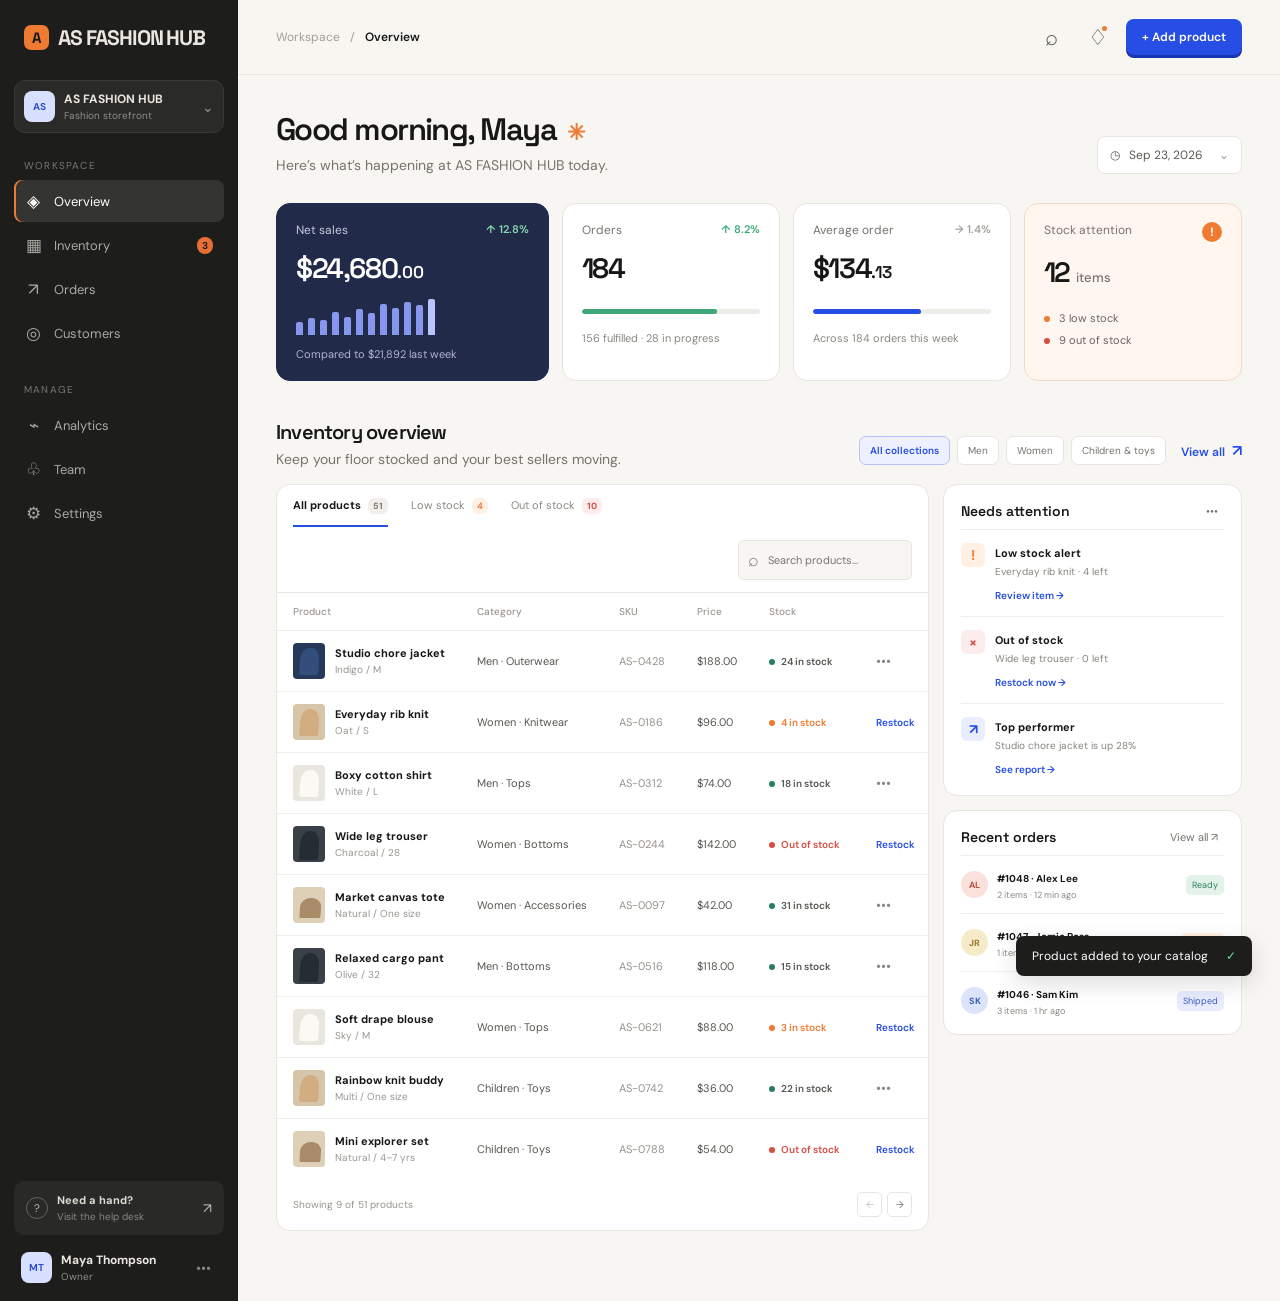
==== index.html @ ab8ecbfc "Launch AS FASHION HUB dashboard Co-authored-by: Copilot App <223556219+Copilot@users.noreply.github." ====
<!DOCTYPE html>
<!--
THESIS: Atelier OS turns daily clothing operations into one calm, legible working surface instead of a pile of separate reports.
OWN-WORLD: Bone paper, ink-black rails, cobalt actions, and safety-orange exceptions echo garment-room labels and warehouse markers.
STORY: The owner sees what needs attention, checks the health of the shop, and moves directly into inventory or orders.
FIRST VIEWPORT: A left rail frames a wide dashboard; the inventory table owns the center while alerts and live orders stay visible at the right edge.
FORM: Operate / workstation board, chosen for fast scanning and decisive handoffs.
-->
<html lang="en">
<head>
  <meta charset="UTF-8" />
  <meta name="viewport" content="width=device-width, initial-scale=1.0" />
  <title>AS FASHION HUB — Store management</title>
  <link rel="preconnect" href="https://fonts.googleapis.com">
  <link rel="preconnect" href="https://fonts.gstatic.com" crossorigin>
  <link href="https://fonts.googleapis.com/css2?family=DM+Sans:wght@400;500;600;700&family=Space+Grotesk:wght@500;600;700&display=swap" rel="stylesheet">
  <link rel="stylesheet" href="styles.css" />
</head>
<body>
  <div class="app-shell">
    <aside class="sidebar">
      <div class="brand"><span class="brand-mark">A</span><span>AS FASHION HUB</span></div>
      <div class="store-switcher"><span class="store-avatar">AS</span><span><b>AS FASHION HUB</b><small>Fashion storefront</small></span><span class="chevron">⌄</span></div>
      <nav aria-label="Main navigation">
        <p class="nav-label">Workspace</p>
        <button class="nav-item active" data-view="overview"><span>◈</span> Overview</button>
        <button class="nav-item" data-view="inventory"><span>▦</span> Inventory <em>3</em></button>
        <button class="nav-item" data-view="orders"><span>↗</span> Orders</button>
        <button class="nav-item" data-view="customers"><span>◎</span> Customers</button>
        <p class="nav-label nav-spaced">Manage</p>
        <button class="nav-item" data-view="analytics"><span>⌁</span> Analytics</button>
        <button class="nav-item" data-view="team"><span>♧</span> Team</button>
        <button class="nav-item" data-view="settings"><span>⚙</span> Settings</button>
      </nav>
      <div class="sidebar-foot">
        <div class="help-card"><span class="help-icon">?</span><div><b>Need a hand?</b><small>Visit the help desk</small></div><span>↗</span></div>
        <div class="user-row"><span class="user-avatar">MT</span><span><b>Maya Thompson</b><small>Owner</small></span><button aria-label="More options">•••</button></div>
      </div>
    </aside>

    <main class="main-content">
      <header class="topbar">
        <div class="breadcrumb"><span id="page-kicker">Workspace</span><span>/</span><b id="page-title">Overview</b></div>
        <div class="top-actions"><button class="icon-button" aria-label="Search">⌕</button><button class="icon-button has-dot" aria-label="Notifications">♢</button><button class="primary-button" id="add-product">+ Add product</button></div>
      </header>

      <div class="content-scroll">
        <section class="welcome-row">
          <div><h1>Good morning, Maya <span class="wave">✳</span></h1><p>Here’s what’s happening at AS FASHION HUB today.</p></div>
          <div class="date-pill"><span>◷</span> Sep 23, 2026 <span class="pill-chevron">⌄</span></div>
        </section>

        <section class="metric-grid" aria-label="Store summary">
          <article class="metric-card primary-metric"><div class="metric-head"><span>Net sales</span><span class="trend up">↑ 12.8%</span></div><strong>$24,680<span class="metric-decimal">.00</span></strong><div class="mini-chart"><i></i><i></i><i></i><i></i><i></i><i></i><i></i><i></i><i></i><i></i><i></i><i></i></div><small>Compared to $21,892 last week</small></article>
          <article class="metric-card"><div class="metric-head"><span>Orders</span><span class="trend up">↑ 8.2%</span></div><strong>184</strong><div class="metric-line"><span style="width:76%"></span></div><small>156 fulfilled · 28 in progress</small></article>
          <article class="metric-card"><div class="metric-head"><span>Average order</span><span class="trend neutral">→ 1.4%</span></div><strong>$134<span class="metric-decimal">.13</span></strong><div class="metric-line cobalt"><span style="width:61%"></span></div><small>Across 184 orders this week</small></article>
          <article class="metric-card alert-metric"><div class="metric-head"><span>Stock attention</span><span class="alert-dot">!</span></div><strong>12 <small>items</small></strong><div class="alert-list"><span><i class="orange-dot"></i> 3 low stock</span><span><i class="red-dot"></i> 9 out of stock</span></div></article>
        </section>

        <div class="section-heading"><div><h2>Inventory overview</h2><p>Keep your floor stocked and your best sellers moving.</p></div><div class="collection-filters" aria-label="Shop collections"><button class="collection-filter active" data-category="all">All collections</button><button class="collection-filter" data-category="men">Men</button><button class="collection-filter" data-category="women">Women</button><button class="collection-filter" data-category="children">Children & toys</button><button class="text-button" id="view-inventory">View all <span>↗</span></button></div></div>
        <section class="workspace-grid">
          <div class="inventory-panel">
            <div class="panel-toolbar"><div class="tabs"><button class="tab active" data-filter="all">All products <b>51</b></button><button class="tab" data-filter="low">Low stock <b class="orange">4</b></button><button class="tab" data-filter="out">Out of stock <b class="red">10</b></button></div><label class="search-box"><span>⌕</span><input id="inventory-search" placeholder="Search products..." /></label></div>
            <div class="table-wrap"><table><thead><tr><th>Product</th><th>Category</th><th>SKU</th><th>Price</th><th>Stock</th><th><span class="sr-only">Action</span></th></tr></thead><tbody id="inventory-body">
              <tr data-stock="healthy" data-category="men"><td><div class="product-cell"><span class="product-photo photo-jacket"></span><span><b>Studio chore jacket</b><small>Indigo / M</small></span></div></td><td>Men · Outerwear</td><td class="muted">AS-0428</td><td>$188.00</td><td><span class="stock healthy"><i></i> 24 in stock</span></td><td><button class="row-menu">•••</button></td></tr>
              <tr data-stock="low" data-category="women"><td><div class="product-cell"><span class="product-photo photo-knit"></span><span><b>Everyday rib knit</b><small>Oat / S</small></span></div></td><td>Women · Knitwear</td><td class="muted">AS-0186</td><td>$96.00</td><td><span class="stock low"><i></i> 4 in stock</span></td><td><button class="row-menu restock">Restock</button></td></tr>
              <tr data-stock="healthy" data-category="men"><td><div class="product-cell"><span class="product-photo photo-shirt"></span><span><b>Boxy cotton shirt</b><small>White / L</small></span></div></td><td>Men · Tops</td><td class="muted">AS-0312</td><td>$74.00</td><td><span class="stock healthy"><i></i> 18 in stock</span></td><td><button class="row-menu">•••</button></td></tr>
              <tr data-stock="out" data-category="women"><td><div class="product-cell"><span class="product-photo photo-trouser"></span><span><b>Wide leg trouser</b><small>Charcoal / 28</small></span></div></td><td>Women · Bottoms</td><td class="muted">AS-0244</td><td>$142.00</td><td><span class="stock out"><i></i> Out of stock</span></td><td><button class="row-menu restock">Restock</button></td></tr>
              <tr data-stock="healthy" data-category="women"><td><div class="product-cell"><span class="product-photo photo-bag"></span><span><b>Market canvas tote</b><small>Natural / One size</small></span></div></td><td>Women · Accessories</td><td class="muted">AS-0097</td><td>$42.00</td><td><span class="stock healthy"><i></i> 31 in stock</span></td><td><button class="row-menu">•••</button></td></tr>
              <tr data-stock="healthy" data-category="men"><td><div class="product-cell"><span class="product-photo photo-trouser"></span><span><b>Relaxed cargo pant</b><small>Olive / 32</small></span></div></td><td>Men · Bottoms</td><td class="muted">AS-0516</td><td>$118.00</td><td><span class="stock healthy"><i></i> 15 in stock</span></td><td><button class="row-menu">•••</button></td></tr>
              <tr data-stock="low" data-category="women"><td><div class="product-cell"><span class="product-photo photo-shirt"></span><span><b>Soft drape blouse</b><small>Sky / M</small></span></div></td><td>Women · Tops</td><td class="muted">AS-0621</td><td>$88.00</td><td><span class="stock low"><i></i> 3 in stock</span></td><td><button class="row-menu restock">Restock</button></td></tr>
              <tr data-stock="healthy" data-category="children"><td><div class="product-cell"><span class="product-photo photo-knit"></span><span><b>Rainbow knit buddy</b><small>Multi / One size</small></span></div></td><td>Children · Toys</td><td class="muted">AS-0742</td><td>$36.00</td><td><span class="stock healthy"><i></i> 22 in stock</span></td><td><button class="row-menu">•••</button></td></tr>
              <tr data-stock="out" data-category="children"><td><div class="product-cell"><span class="product-photo photo-bag"></span><span><b>Mini explorer set</b><small>Natural / 4–7 yrs</small></span></div></td><td>Children · Toys</td><td class="muted">AS-0788</td><td>$54.00</td><td><span class="stock out"><i></i> Out of stock</span></td><td><button class="row-menu restock">Restock</button></td></tr>
            </tbody></table></div>
            <div class="table-foot"><span id="table-count">Showing 9 of 51 products</span><div><button class="page-button" disabled>←</button><button class="page-button">→</button></div></div>
          </div>
          <aside class="side-stack">
            <div class="side-panel"><div class="side-panel-head"><h3>Needs attention</h3><button class="more-button">•••</button></div><div class="attention-item"><span class="attention-icon orange">!</span><div><b>Low stock alert</b><p>Everyday rib knit · 4 left</p><button class="inline-action">Review item →</button></div></div><div class="attention-item"><span class="attention-icon red">×</span><div><b>Out of stock</b><p>Wide leg trouser · 0 left</p><button class="inline-action">Restock now →</button></div></div><div class="attention-item"><span class="attention-icon blue">↗</span><div><b>Top performer</b><p>Studio chore jacket is up 28%</p><button class="inline-action">See report →</button></div></div></div>
            <div class="side-panel orders-panel"><div class="side-panel-head"><h3>Recent orders</h3><button class="more-button">View all ↗</button></div><div class="order-item"><span class="order-avatar pink">AL</span><div><b>#1048 · Alex Lee</b><p>2 items · 12 min ago</p></div><span class="order-status ready">Ready</span></div><div class="order-item"><span class="order-avatar yellow">JR</span><div><b>#1047 · Jamie Ross</b><p>1 item · 46 min ago</p></div><span class="order-status packed">Packed</span></div><div class="order-item"><span class="order-avatar blue">SK</span><div><b>#1046 · Sam Kim</b><p>3 items · 1 hr ago</p></div><span class="order-status shipped">Shipped</span></div></div>
          </aside>
        </section>
      </div>
    </main>
  </div>
  <div class="toast" id="toast">Product added to your catalog <span>✓</span></div>
  <div class="modal-backdrop" id="modal"><div class="modal"><button class="modal-close" id="modal-close">×</button><h2>Add a new product</h2><p>Bring a new piece into your catalog.</p><label>Product name<input id="new-product-name" placeholder="e.g. Linen camp shirt"></label><div class="form-row"><label>Collection<select><option>Men</option><option>Women</option><option>Children & toys</option></select></label><label>Price<input placeholder="$0.00"></label></div><button class="primary-button full" id="save-product">Add product</button></div></div>
  <script src="script.js"></script>
</body>
</html>
---- styles.css ----
:root{--ink:#171717;--muted:#77736d;--paper:#f7f6f2;--panel:#fff;--line:#e7e5df;--blue:#264de4;--orange:#ef7a32;--red:#d84d42;--green:#27805d;--radius:14px}
*{box-sizing:border-box}body{margin:0;background:var(--paper);color:var(--ink);font:14px "DM Sans",sans-serif}button,input,select{font:inherit}button{cursor:pointer;border:0;background:none;color:inherit}.app-shell{display:flex;min-height:100vh}.sidebar{width:238px;background:#1d1d1c;color:#e9e7df;padding:24px 14px 18px;display:flex;flex-direction:column;flex-shrink:0}.brand{display:flex;align-items:center;gap:9px;font:700 21px "Space Grotesk",sans-serif;letter-spacing:-.05em;padding:0 10px 29px}.brand-mark{background:var(--orange);color:#191919;width:25px;height:25px;display:grid;place-items:center;font-size:15px;border-radius:7px}.brand-dot{color:var(--orange)}.store-switcher{background:#2a2a28;border:1px solid #393936;border-radius:11px;padding:10px 9px;display:flex;align-items:center;gap:9px;margin-bottom:26px}.store-avatar,.user-avatar{display:grid;place-items:center;border-radius:8px;width:31px;height:31px;background:#d9e0ff;color:#314fc4;font-size:10px;font-weight:700}.store-switcher b,.user-row b{font-size:12px;display:block}.store-switcher small,.user-row small{color:#8f8e88;font-size:10px;display:block;margin-top:2px}.chevron{margin-left:auto;color:#96958e}.nav-label{color:#77766f;text-transform:uppercase;font-size:10px;letter-spacing:.12em;margin:0 10px 8px}.nav-spaced{margin-top:29px}.nav-item{width:100%;display:flex;align-items:center;gap:12px;text-align:left;padding:10px 11px;border-radius:8px;color:#aaa9a2;margin:2px 0;font-size:13px}.nav-item span{font-size:17px;width:17px;text-align:center}.nav-item:hover,.nav-item.active{background:#343432;color:#fff}.nav-item.active{box-shadow:inset 2px 0 var(--orange)}.nav-item em{font-style:normal;background:#e96e35;color:#1d1d1c;font-size:10px;font-weight:700;padding:2px 5px;border-radius:8px;margin-left:auto}.sidebar-foot{margin-top:auto}.help-card{background:#292927;padding:12px;border-radius:10px;display:flex;align-items:center;gap:9px;color:#bdbbb2;margin-bottom:17px}.help-icon{width:22px;height:22px;border:1px solid #66645e;border-radius:50%;display:grid;place-items:center;font-size:11px}.help-card b,.help-card small{display:block}.help-card b{font-size:11px;color:#dedcd3}.help-card small{font-size:10px;color:#888780;margin-top:3px}.help-card>span:last-child{margin-left:auto}.user-row{display:flex;align-items:center;gap:9px;padding:0 7px}.user-row button{margin-left:auto;color:#86847d}.main-content{flex:1;min-width:0}.topbar{height:75px;border-bottom:1px solid var(--line);display:flex;align-items:center;justify-content:space-between;padding:0 38px;background:rgba(247,246,242,.88)}.breadcrumb{display:flex;gap:10px;color:#a09d96;font-size:12px}.breadcrumb b{color:var(--ink);font-weight:600}.top-actions{display:flex;align-items:center;gap:11px}.icon-button{font-size:22px;width:35px;height:35px;position:relative;color:#55524d}.has-dot:after{content:"";position:absolute;right:6px;top:4px;width:5px;height:5px;border-radius:50%;background:var(--orange);border:2px solid var(--paper)}.primary-button{background:var(--blue);color:#fff;padding:10px 16px;border-radius:8px;font-weight:600;font-size:12px;box-shadow:0 3px 0 #1635af;transition:transform .15s,box-shadow .15s}.primary-button:hover{transform:translateY(-1px);box-shadow:0 4px 0 #1635af}.content-scroll{padding:34px 38px 70px;max-width:1500px;margin:auto}.welcome-row{display:flex;justify-content:space-between;align-items:end;margin-bottom:29px}.welcome-row h1{font:600 31px "Space Grotesk",sans-serif;letter-spacing:-.05em;margin:0 0 7px}.welcome-row p,.section-heading p{color:var(--muted);margin:0}.wave{color:var(--orange);font-size:22px;margin-left:4px}.date-pill{border:1px solid var(--line);background:white;border-radius:8px;padding:10px 12px;color:#5d5a54;font-size:12px;display:flex;gap:9px;align-items:center}.pill-chevron{color:#999;margin-left:7px}.metric-grid{display:grid;grid-template-columns:1.25fr 1fr 1fr 1fr;gap:13px;margin-bottom:38px}.metric-card{background:var(--panel);border:1px solid var(--line);border-radius:var(--radius);padding:18px 19px;min-height:153px}.primary-metric{background:#222a4a;color:#fff;border-color:#222a4a}.metric-head{display:flex;justify-content:space-between;color:#77736d;font-size:12px;margin-bottom:12px}.primary-metric .metric-head{color:#c4c9db}.metric-card strong{font:600 28px "Space Grotesk",sans-serif;letter-spacing:-.05em}.metric-decimal{font-size:17px;letter-spacing:-.02em}.metric-card strong small{font:500 13px "DM Sans";letter-spacing:0;color:var(--muted)}.trend{font-size:11px;font-weight:600}.trend.up{color:#3bab77}.primary-metric .trend.up{color:#83dcad}.trend.neutral{color:#a4a19b}.mini-chart{height:36px;display:flex;align-items:end;gap:5px;margin:13px 0 9px}.mini-chart i{display:block;width:7px;border-radius:2px 2px 0 0;background:#8797ef}.mini-chart i:nth-child(1){height:35%}.mini-chart i:nth-child(2){height:48%}.mini-chart i:nth-child(3){height:42%}.mini-chart i:nth-child(4){height:65%}.mini-chart i:nth-child(5){height:50%}.mini-chart i:nth-child(6){height:72%}.mini-chart i:nth-child(7){height:61%}.mini-chart i:nth-child(8){height:87%}.mini-chart i:nth-child(9){height:75%}.mini-chart i:nth-child(10){height:92%}.mini-chart i:nth-child(11){height:82%}.mini-chart i:nth-child(12){height:100%;background:#b9c4ff}.metric-card small{font-size:11px;color:#8b8780}.primary-metric small{color:#aeb5cc}.metric-line{height:5px;background:#eeece8;border-radius:8px;margin:23px 0 14px;overflow:hidden}.metric-line span{display:block;height:100%;background:#3fa87b;border-radius:8px}.metric-line.cobalt span{background:var(--blue)}.alert-metric{background:#fff7ef;border-color:#f1dbc7}.alert-dot{background:var(--orange);color:white;width:20px;height:20px;border-radius:50%;display:grid;place-items:center;font-weight:700}.alert-list{display:flex;flex-direction:column;gap:8px;margin-top:21px;font-size:11px;color:#69635c}.orange-dot,.red-dot{width:6px;height:6px;display:inline-block;border-radius:50%;background:var(--orange);margin-right:6px}.red-dot{background:var(--red)}.section-heading{display:flex;justify-content:space-between;align-items:end;margin-bottom:16px}.section-heading h2{font:600 20px "Space Grotesk";letter-spacing:-.04em;margin:0 0 5px}.collection-filters{display:flex;align-items:center;gap:7px;flex-wrap:wrap;justify-content:flex-end}.collection-filter{border:1px solid var(--line);background:#fff;color:#77736d;border-radius:7px;padding:7px 10px;font-size:10px}.collection-filter:hover,.collection-filter.active{border-color:#b8c3f5;background:#edf0ff;color:var(--blue);font-weight:600}.text-button{font-size:12px;font-weight:600;color:var(--blue);padding:7px 0 7px 8px}.text-button span{font-size:16px;margin-left:4px}.workspace-grid{display:grid;grid-template-columns:minmax(500px,1.75fr) minmax(270px,.8fr);gap:14px}.inventory-panel,.side-panel{background:#fff;border:1px solid var(--line);border-radius:var(--radius);overflow:hidden}.panel-toolbar{padding:13px 16px 0;border-bottom:1px solid var(--line)}.tabs{display:flex;gap:23px}.tab{color:#8b8881;font-size:11px;padding:0 0 13px;border-bottom:2px solid transparent}.tab.active{color:var(--ink);border-color:var(--blue);font-weight:700}.tab b{background:#f0efeb;color:#7d7971;padding:2px 5px;border-radius:6px;font-size:9px;margin-left:4px}.tab b.orange{color:var(--orange);background:#fff0e5}.tab b.red{color:var(--red);background:#fceceb}.search-box{display:flex;align-items:center;gap:7px;background:#f7f6f2;border:1px solid var(--line);border-radius:6px;padding:7px 9px;width:174px;margin:13px 0 12px auto}.search-box span{font-size:18px;color:#817f79}.search-box input{background:none;border:0;outline:0;width:100%;font-size:11px}.table-wrap{overflow:auto}table{width:100%;border-collapse:collapse;min-width:650px}th{text-align:left;color:#9a9690;font-size:10px;font-weight:500;padding:12px 16px;white-space:nowrap}td{border-top:1px solid #f0eee9;padding:12px 16px;color:#595650;font-size:11px;white-space:nowrap}.product-cell{display:flex;align-items:center;gap:10px;color:var(--ink)}.product-cell b,.product-cell small{display:block}.product-cell b{font-size:11px}.product-cell small{font-size:10px;color:#9a9690;margin-top:3px}.product-photo{width:32px;height:36px;border-radius:4px;display:inline-block;background:#26395a;position:relative;overflow:hidden}.product-photo:after{content:"";position:absolute;width:19px;height:27px;left:7px;top:5px;border-radius:45% 45% 8% 8%;background:#334e7a;transform:skew(-4deg)}.photo-knit{background:#d6c5a9}.photo-knit:after{background:#d2ad82}.photo-shirt{background:#e8e6df}.photo-shirt:after{background:#faf9f4}.photo-trouser{background:#394047}.photo-trouser:after{background:#252c34;height:29px}.photo-bag{background:#ddd0b7}.photo-bag:after{background:#a98b67;width:21px;height:20px;top:11px}.muted{color:#96928b}.stock{font-size:10px;font-weight:600}.stock i{width:6px;height:6px;border-radius:50%;display:inline-block;margin-right:4px;background:var(--green)}.stock.low{color:var(--orange)}.stock.low i{background:var(--orange)}.stock.out{color:var(--red)}.stock.out i{background:var(--red)}.row-menu{font-size:14px;color:#8b8881;padding:4px}.row-menu.restock{font-size:10px;color:var(--blue);font-weight:600}.table-foot{display:flex;justify-content:space-between;align-items:center;color:#99958e;font-size:10px;padding:13px 16px}.page-button{border:1px solid var(--line);width:25px;height:25px;border-radius:5px;margin-left:5px;color:#777}.page-button:disabled{color:#c7c5c1}.side-stack{display:flex;flex-direction:column;gap:14px}.side-panel{padding:17px 17px 5px}.side-panel-head{display:flex;justify-content:space-between;align-items:center;margin-bottom:9px}.side-panel h3{font:600 14px "Space Grotesk";margin:0}.more-button{font-size:11px;color:#77736d}.attention-item{display:flex;gap:10px;padding:13px 0;border-top:1px solid #f0eee9}.attention-icon{width:24px;height:24px;display:grid;place-items:center;border-radius:6px;font-weight:700;flex-shrink:0}.attention-icon.orange{background:#fff0e3;color:var(--orange)}.attention-icon.red{background:#fceceb;color:var(--red)}.attention-icon.blue{background:#e9edff;color:var(--blue)}.attention-item b{font-size:11px}.attention-item p{color:#88847d;font-size:10px;margin:4px 0 7px}.inline-action{font-size:10px;font-weight:600;color:var(--blue);padding:0}.order-item{display:flex;align-items:center;gap:9px;border-top:1px solid #f0eee9;padding:12px 0}.order-avatar{width:27px;height:27px;border-radius:50%;display:grid;place-items:center;font-size:9px;font-weight:700}.order-avatar.pink{background:#fae1dc;color:#b25245}.order-avatar.yellow{background:#f5ebc8;color:#96762d}.order-avatar.blue{background:#dce4fc;color:#3d5eb6}.order-item b{font-size:10px}.order-item p{color:#8b8780;font-size:9px;margin:3px 0 0}.order-status{font-size:9px;margin-left:auto;padding:4px 6px;border-radius:5px}.ready{background:#e4f3e9;color:#27805d}.packed{background:#fff0e2;color:#b96725}.shipped{background:#e8ecff;color:#3f59c1}.toast{position:fixed;bottom:24px;right:28px;background:#1d1d1c;color:#fff;padding:12px 16px;border-radius:8px;box-shadow:0 8px 25px #0002;transform:translateY(100px);transition:transform .25s;z-index:4;font-size:12px}.toast.show{transform:translateY(0)}.toast span{color:#6ee29f;margin-left:15px}.modal-backdrop{position:fixed;inset:0;background:#16161680;display:none;align-items:center;justify-content:center;z-index:3}.modal-backdrop.open{display:flex}.modal{background:#fff;border-radius:16px;padding:28px;width:min(420px,calc(100% - 32px));position:relative;box-shadow:0 20px 80px #0003}.modal h2{font:600 22px "Space Grotesk";margin:0 0 6px}.modal>p{color:var(--muted);font-size:12px;margin:0 0 22px}.modal label{display:block;color:#5f5b54;font-size:11px;font-weight:600;margin-bottom:14px}.modal input,.modal select{display:block;width:100%;border:1px solid var(--line);border-radius:7px;padding:10px;margin-top:7px;outline-color:var(--blue)}.form-row{display:grid;grid-template-columns:1fr 1fr;gap:12px}.modal-close{position:absolute;right:18px;top:14px;font-size:24px;color:#888}.full{width:100%;margin-top:8px}.sr-only{position:absolute;width:1px;height:1px;overflow:hidden;clip:rect(0,0,0,0)}@media(max-width:1080px){.metric-grid{grid-template-columns:1fr 1fr}.workspace-grid{grid-template-columns:1fr}.side-stack{display:grid;grid-template-columns:1fr 1fr}}@media(max-width:720px){.sidebar{width:64px;padding:20px 8px}.brand{padding:0 10px 28px}.brand>span:last-child,.store-switcher>span:not(.store-avatar),.nav-label,.nav-item:not(.active) em,.nav-item{font-size:0}.store-switcher{background:transparent;border:0;padding:0;justify-content:center}.nav-item{justify-content:center;padding:11px 0}.nav-item span{font-size:18px}.help-card,.user-row span:not(.user-avatar),.user-row button{display:none}.user-row{justify-content:center}.topbar{padding:0 16px}.content-scroll{padding:25px 16px 50px}.welcome-row{align-items:start;flex-direction:column;gap:18px}.metric-grid{grid-template-columns:1fr 1fr}.metric-card{padding:14px;min-height:140px}.metric-card strong{font-size:23px}.side-stack{display:block}.side-panel{margin-bottom:14px}.panel-toolbar{overflow:hidden}.tabs{gap:14px;white-space:nowrap}.search-box{width:100%}}
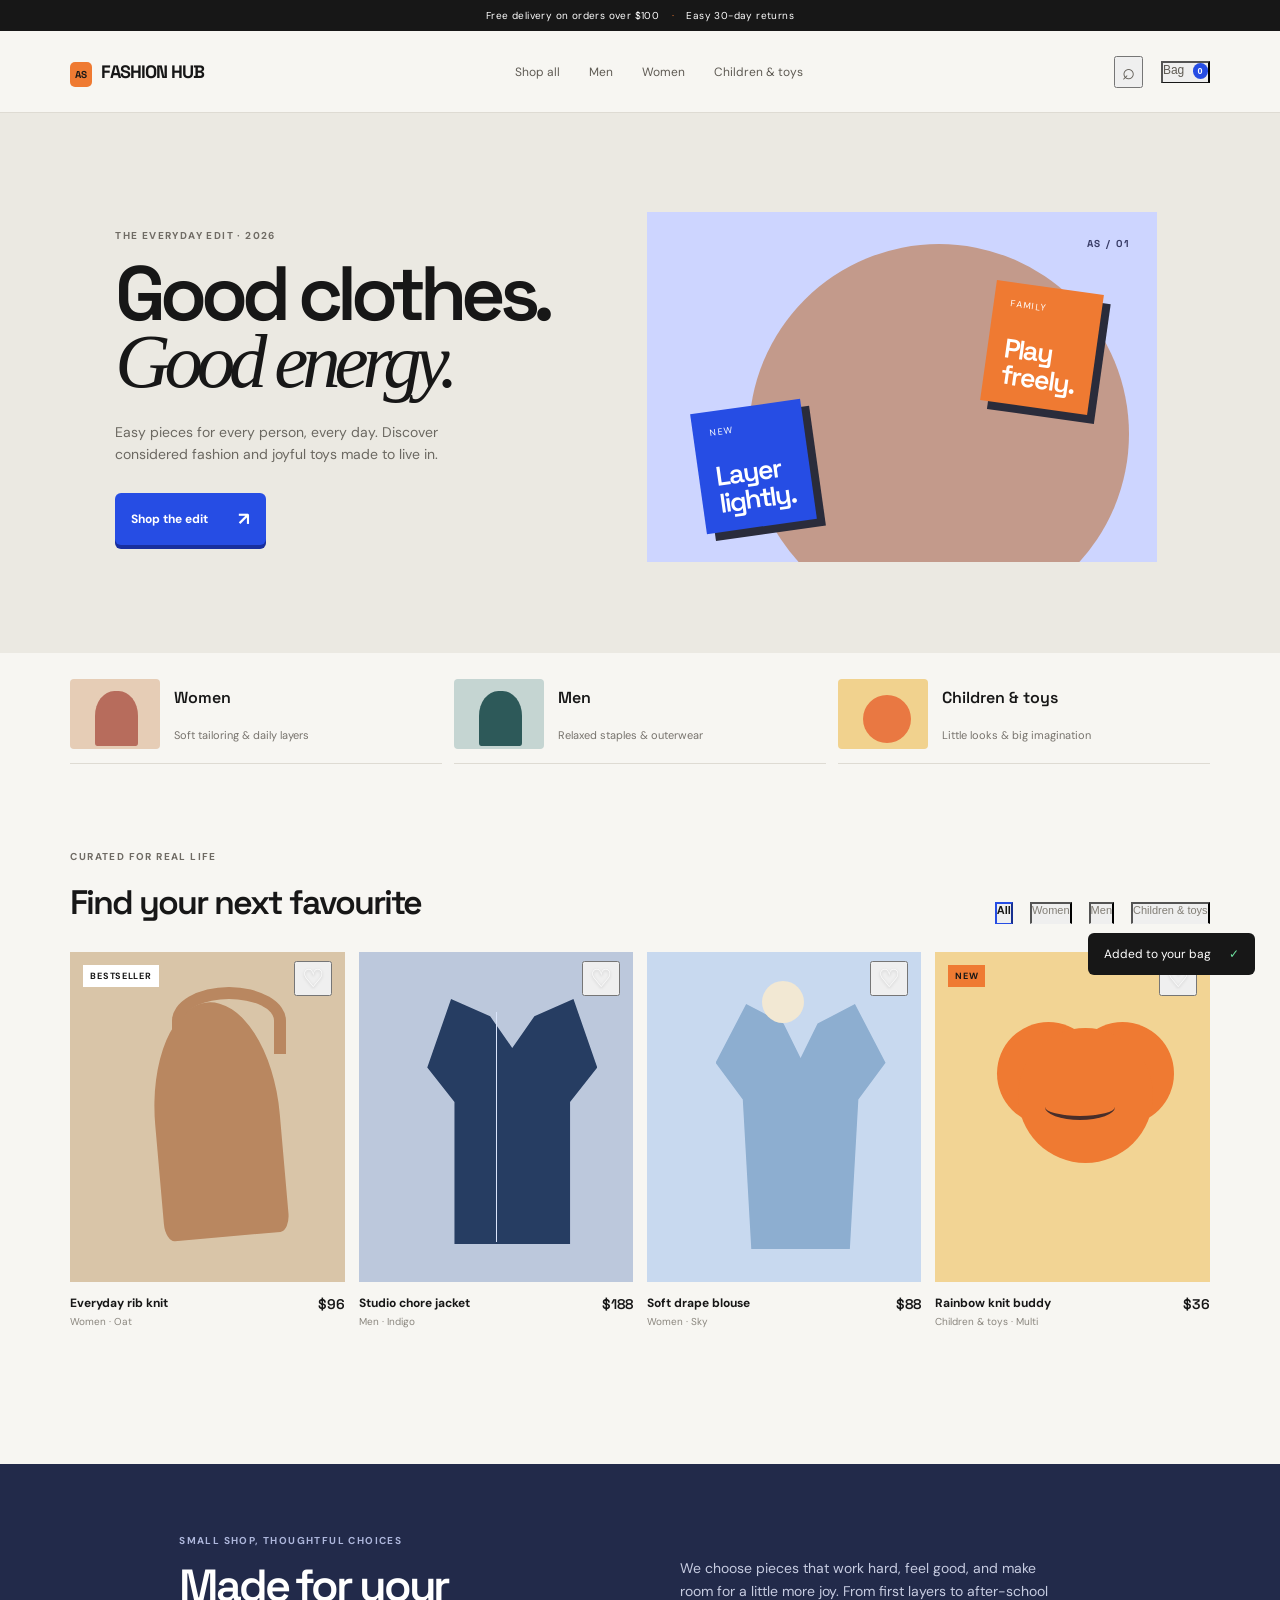
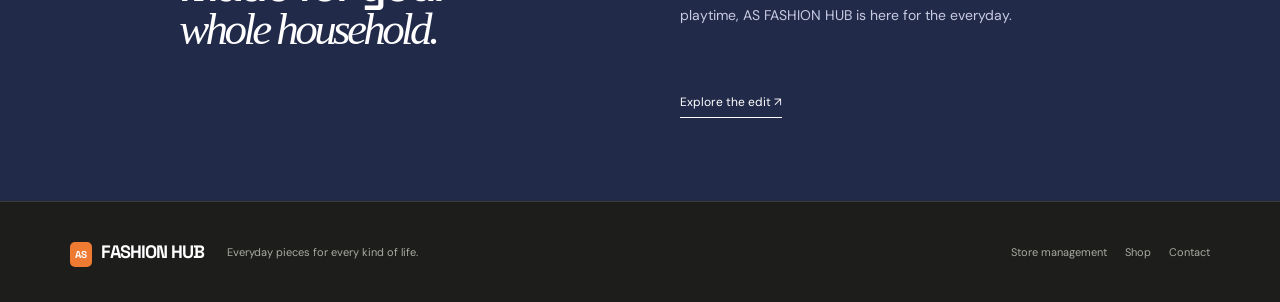
==== commit c9d3784d: "Make storefront the public homepage Co-authored-by: Copilot App <223556219+Copilot@users.noreply.git" ====
--- a/index.html
+++ b/index.html
@@ -1,89 +1,40 @@
 <!DOCTYPE html>
-<!--
-THESIS: Atelier OS turns daily clothing operations into one calm, legible working surface instead of a pile of separate reports.
-OWN-WORLD: Bone paper, ink-black rails, cobalt actions, and safety-orange exceptions echo garment-room labels and warehouse markers.
-STORY: The owner sees what needs attention, checks the health of the shop, and moves directly into inventory or orders.
-FIRST VIEWPORT: A left rail frames a wide dashboard; the inventory table owns the center while alerts and live orders stay visible at the right edge.
-FORM: Operate / workstation board, chosen for fast scanning and decisive handoffs.
--->
 <html lang="en">
 <head>
   <meta charset="UTF-8" />
   <meta name="viewport" content="width=device-width, initial-scale=1.0" />
-  <title>AS FASHION HUB — Store management</title>
+  <title>AS FASHION HUB — Everyday pieces, made to move</title>
   <link rel="preconnect" href="https://fonts.googleapis.com">
   <link rel="preconnect" href="https://fonts.gstatic.com" crossorigin>
   <link href="https://fonts.googleapis.com/css2?family=DM+Sans:wght@400;500;600;700&family=Space+Grotesk:wght@500;600;700&display=swap" rel="stylesheet">
-  <link rel="stylesheet" href="styles.css" />
+  <link rel="stylesheet" href="shop.css" />
 </head>
 <body>
-  <div class="app-shell">
-    <aside class="sidebar">
-      <div class="brand"><span class="brand-mark">A</span><span>AS FASHION HUB</span></div>
-      <div class="store-switcher"><span class="store-avatar">AS</span><span><b>AS FASHION HUB</b><small>Fashion storefront</small></span><span class="chevron">⌄</span></div>
-      <nav aria-label="Main navigation">
-        <p class="nav-label">Workspace</p>
-        <button class="nav-item active" data-view="overview"><span>◈</span> Overview</button>
-        <button class="nav-item" data-view="inventory"><span>▦</span> Inventory <em>3</em></button>
-        <button class="nav-item" data-view="orders"><span>↗</span> Orders</button>
-        <button class="nav-item" data-view="customers"><span>◎</span> Customers</button>
-        <p class="nav-label nav-spaced">Manage</p>
-        <button class="nav-item" data-view="analytics"><span>⌁</span> Analytics</button>
-        <button class="nav-item" data-view="team"><span>♧</span> Team</button>
-        <button class="nav-item" data-view="settings"><span>⚙</span> Settings</button>
-      </nav>
-      <div class="sidebar-foot">
-        <div class="help-card"><span class="help-icon">?</span><div><b>Need a hand?</b><small>Visit the help desk</small></div><span>↗</span></div>
-        <div class="user-row"><span class="user-avatar">MT</span><span><b>Maya Thompson</b><small>Owner</small></span><button aria-label="More options">•••</button></div>
+  <div class="announcement">Free delivery on orders over $100 <span>·</span> Easy 30-day returns</div>
+  <header class="shop-header">
+    <button class="mobile-menu" aria-label="Open menu">☰</button>
+    <a class="shop-logo" href="shop.html"><span>AS</span> FASHION HUB</a>
+    <nav aria-label="Shop navigation"><a href="#shop" data-shop-filter="all">Shop all</a><a href="#shop" data-shop-filter="men">Men</a><a href="#shop" data-shop-filter="women">Women</a><a href="#shop" data-shop-filter="children">Children & toys</a></nav>
+    <div class="shop-actions"><button class="shop-search" aria-label="Search">⌕</button><button class="bag-button" aria-label="Shopping bag">Bag <b id="bag-count">0</b></button></div>
+  </header>
+  <main>
+    <section class="hero-shop">
+      <div class="hero-copy"><p class="eyebrow">The everyday edit · 2026</p><h1>Good clothes.<br><em>Good energy.</em></h1><p>Easy pieces for every person, every day. Discover considered fashion and joyful toys made to live in.</p><a class="shop-cta" href="#shop">Shop the edit <span>↗</span></a></div>
+      <div class="hero-art"><div class="art-circle"></div><div class="art-tag">AS / 01</div><div class="art-card card-one"><span>NEW</span><b>Layer<br>lightly.</b></div><div class="art-card card-two"><span>FAMILY</span><b>Play<br>freely.</b></div></div>
+    </section>
+    <section class="category-strip" aria-label="Collections"><a href="#shop" data-shop-filter="women"><span class="category-art art-women"></span><b>Women</b><small>Soft tailoring & daily layers</small></a><a href="#shop" data-shop-filter="men"><span class="category-art art-men"></span><b>Men</b><small>Relaxed staples & outerwear</small></a><a href="#shop" data-shop-filter="children"><span class="category-art art-kids"></span><b>Children & toys</b><small>Little looks & big imagination</small></a></section>
+    <section class="shop-section" id="shop"><div class="shop-heading"><div><p class="eyebrow">Curated for real life</p><h2>Find your next favourite</h2></div><div class="shop-filters"><button class="shop-filter active" data-shop-filter="all">All</button><button class="shop-filter" data-shop-filter="women">Women</button><button class="shop-filter" data-shop-filter="men">Men</button><button class="shop-filter" data-shop-filter="children">Children & toys</button></div></div>
+      <div class="product-grid">
+        <article class="product-card" data-product-category="women"><div class="product-art product-knit"><span class="product-badge">BESTSELLER</span><button class="heart" aria-label="Save Everyday rib knit">♡</button></div><div class="product-info"><div><b>Everyday rib knit</b><small>Women · Oat</small></div><strong>$96</strong></div><button class="add-bag" data-product="Everyday rib knit">Add to bag</button></article>
+        <article class="product-card" data-product-category="men"><div class="product-art product-jacket"><button class="heart" aria-label="Save Studio chore jacket">♡</button></div><div class="product-info"><div><b>Studio chore jacket</b><small>Men · Indigo</small></div><strong>$188</strong></div><button class="add-bag" data-product="Studio chore jacket">Add to bag</button></article>
+        <article class="product-card" data-product-category="women"><div class="product-art product-blouse"><button class="heart" aria-label="Save Soft drape blouse">♡</button></div><div class="product-info"><div><b>Soft drape blouse</b><small>Women · Sky</small></div><strong>$88</strong></div><button class="add-bag" data-product="Soft drape blouse">Add to bag</button></article>
+        <article class="product-card" data-product-category="children"><div class="product-art product-toy"><span class="product-badge orange">NEW</span><button class="heart" aria-label="Save Rainbow knit buddy">♡</button></div><div class="product-info"><div><b>Rainbow knit buddy</b><small>Children & toys · Multi</small></div><strong>$36</strong></div><button class="add-bag" data-product="Rainbow knit buddy">Add to bag</button></article>
       </div>
-    </aside>
-
-    <main class="main-content">
-      <header class="topbar">
-        <div class="breadcrumb"><span id="page-kicker">Workspace</span><span>/</span><b id="page-title">Overview</b></div>
-        <div class="top-actions"><button class="icon-button" aria-label="Search">⌕</button><button class="icon-button has-dot" aria-label="Notifications">♢</button><button class="primary-button" id="add-product">+ Add product</button></div>
-      </header>
-
-      <div class="content-scroll">
-        <section class="welcome-row">
-          <div><h1>Good morning, Maya <span class="wave">✳</span></h1><p>Here’s what’s happening at AS FASHION HUB today.</p></div>
-          <div class="date-pill"><span>◷</span> Sep 23, 2026 <span class="pill-chevron">⌄</span></div>
-        </section>
-
-        <section class="metric-grid" aria-label="Store summary">
-          <article class="metric-card primary-metric"><div class="metric-head"><span>Net sales</span><span class="trend up">↑ 12.8%</span></div><strong>$24,680<span class="metric-decimal">.00</span></strong><div class="mini-chart"><i></i><i></i><i></i><i></i><i></i><i></i><i></i><i></i><i></i><i></i><i></i><i></i></div><small>Compared to $21,892 last week</small></article>
-          <article class="metric-card"><div class="metric-head"><span>Orders</span><span class="trend up">↑ 8.2%</span></div><strong>184</strong><div class="metric-line"><span style="width:76%"></span></div><small>156 fulfilled · 28 in progress</small></article>
-          <article class="metric-card"><div class="metric-head"><span>Average order</span><span class="trend neutral">→ 1.4%</span></div><strong>$134<span class="metric-decimal">.13</span></strong><div class="metric-line cobalt"><span style="width:61%"></span></div><small>Across 184 orders this week</small></article>
-          <article class="metric-card alert-metric"><div class="metric-head"><span>Stock attention</span><span class="alert-dot">!</span></div><strong>12 <small>items</small></strong><div class="alert-list"><span><i class="orange-dot"></i> 3 low stock</span><span><i class="red-dot"></i> 9 out of stock</span></div></article>
-        </section>
-
-        <div class="section-heading"><div><h2>Inventory overview</h2><p>Keep your floor stocked and your best sellers moving.</p></div><div class="collection-filters" aria-label="Shop collections"><button class="collection-filter active" data-category="all">All collections</button><button class="collection-filter" data-category="men">Men</button><button class="collection-filter" data-category="women">Women</button><button class="collection-filter" data-category="children">Children & toys</button><button class="text-button" id="view-inventory">View all <span>↗</span></button></div></div>
-        <section class="workspace-grid">
-          <div class="inventory-panel">
-            <div class="panel-toolbar"><div class="tabs"><button class="tab active" data-filter="all">All products <b>51</b></button><button class="tab" data-filter="low">Low stock <b class="orange">4</b></button><button class="tab" data-filter="out">Out of stock <b class="red">10</b></button></div><label class="search-box"><span>⌕</span><input id="inventory-search" placeholder="Search products..." /></label></div>
-            <div class="table-wrap"><table><thead><tr><th>Product</th><th>Category</th><th>SKU</th><th>Price</th><th>Stock</th><th><span class="sr-only">Action</span></th></tr></thead><tbody id="inventory-body">
-              <tr data-stock="healthy" data-category="men"><td><div class="product-cell"><span class="product-photo photo-jacket"></span><span><b>Studio chore jacket</b><small>Indigo / M</small></span></div></td><td>Men · Outerwear</td><td class="muted">AS-0428</td><td>$188.00</td><td><span class="stock healthy"><i></i> 24 in stock</span></td><td><button class="row-menu">•••</button></td></tr>
-              <tr data-stock="low" data-category="women"><td><div class="product-cell"><span class="product-photo photo-knit"></span><span><b>Everyday rib knit</b><small>Oat / S</small></span></div></td><td>Women · Knitwear</td><td class="muted">AS-0186</td><td>$96.00</td><td><span class="stock low"><i></i> 4 in stock</span></td><td><button class="row-menu restock">Restock</button></td></tr>
-              <tr data-stock="healthy" data-category="men"><td><div class="product-cell"><span class="product-photo photo-shirt"></span><span><b>Boxy cotton shirt</b><small>White / L</small></span></div></td><td>Men · Tops</td><td class="muted">AS-0312</td><td>$74.00</td><td><span class="stock healthy"><i></i> 18 in stock</span></td><td><button class="row-menu">•••</button></td></tr>
-              <tr data-stock="out" data-category="women"><td><div class="product-cell"><span class="product-photo photo-trouser"></span><span><b>Wide leg trouser</b><small>Charcoal / 28</small></span></div></td><td>Women · Bottoms</td><td class="muted">AS-0244</td><td>$142.00</td><td><span class="stock out"><i></i> Out of stock</span></td><td><button class="row-menu restock">Restock</button></td></tr>
-              <tr data-stock="healthy" data-category="women"><td><div class="product-cell"><span class="product-photo photo-bag"></span><span><b>Market canvas tote</b><small>Natural / One size</small></span></div></td><td>Women · Accessories</td><td class="muted">AS-0097</td><td>$42.00</td><td><span class="stock healthy"><i></i> 31 in stock</span></td><td><button class="row-menu">•••</button></td></tr>
-              <tr data-stock="healthy" data-category="men"><td><div class="product-cell"><span class="product-photo photo-trouser"></span><span><b>Relaxed cargo pant</b><small>Olive / 32</small></span></div></td><td>Men · Bottoms</td><td class="muted">AS-0516</td><td>$118.00</td><td><span class="stock healthy"><i></i> 15 in stock</span></td><td><button class="row-menu">•••</button></td></tr>
-              <tr data-stock="low" data-category="women"><td><div class="product-cell"><span class="product-photo photo-shirt"></span><span><b>Soft drape blouse</b><small>Sky / M</small></span></div></td><td>Women · Tops</td><td class="muted">AS-0621</td><td>$88.00</td><td><span class="stock low"><i></i> 3 in stock</span></td><td><button class="row-menu restock">Restock</button></td></tr>
-              <tr data-stock="healthy" data-category="children"><td><div class="product-cell"><span class="product-photo photo-knit"></span><span><b>Rainbow knit buddy</b><small>Multi / One size</small></span></div></td><td>Children · Toys</td><td class="muted">AS-0742</td><td>$36.00</td><td><span class="stock healthy"><i></i> 22 in stock</span></td><td><button class="row-menu">•••</button></td></tr>
-              <tr data-stock="out" data-category="children"><td><div class="product-cell"><span class="product-photo photo-bag"></span><span><b>Mini explorer set</b><small>Natural / 4–7 yrs</small></span></div></td><td>Children · Toys</td><td class="muted">AS-0788</td><td>$54.00</td><td><span class="stock out"><i></i> Out of stock</span></td><td><button class="row-menu restock">Restock</button></td></tr>
-            </tbody></table></div>
-            <div class="table-foot"><span id="table-count">Showing 9 of 51 products</span><div><button class="page-button" disabled>←</button><button class="page-button">→</button></div></div>
-          </div>
-          <aside class="side-stack">
-            <div class="side-panel"><div class="side-panel-head"><h3>Needs attention</h3><button class="more-button">•••</button></div><div class="attention-item"><span class="attention-icon orange">!</span><div><b>Low stock alert</b><p>Everyday rib knit · 4 left</p><button class="inline-action">Review item →</button></div></div><div class="attention-item"><span class="attention-icon red">×</span><div><b>Out of stock</b><p>Wide leg trouser · 0 left</p><button class="inline-action">Restock now →</button></div></div><div class="attention-item"><span class="attention-icon blue">↗</span><div><b>Top performer</b><p>Studio chore jacket is up 28%</p><button class="inline-action">See report →</button></div></div></div>
-            <div class="side-panel orders-panel"><div class="side-panel-head"><h3>Recent orders</h3><button class="more-button">View all ↗</button></div><div class="order-item"><span class="order-avatar pink">AL</span><div><b>#1048 · Alex Lee</b><p>2 items · 12 min ago</p></div><span class="order-status ready">Ready</span></div><div class="order-item"><span class="order-avatar yellow">JR</span><div><b>#1047 · Jamie Ross</b><p>1 item · 46 min ago</p></div><span class="order-status packed">Packed</span></div><div class="order-item"><span class="order-avatar blue">SK</span><div><b>#1046 · Sam Kim</b><p>3 items · 1 hr ago</p></div><span class="order-status shipped">Shipped</span></div></div>
-          </aside>
-        </section>
-      </div>
-    </main>
-  </div>
-  <div class="toast" id="toast">Product added to your catalog <span>✓</span></div>
-  <div class="modal-backdrop" id="modal"><div class="modal"><button class="modal-close" id="modal-close">×</button><h2>Add a new product</h2><p>Bring a new piece into your catalog.</p><label>Product name<input id="new-product-name" placeholder="e.g. Linen camp shirt"></label><div class="form-row"><label>Collection<select><option>Men</option><option>Women</option><option>Children & toys</option></select></label><label>Price<input placeholder="$0.00"></label></div><button class="primary-button full" id="save-product">Add product</button></div></div>
-  <script src="script.js"></script>
+    </section>
+    <section class="story-band"><div><p class="eyebrow">Small shop, thoughtful choices</p><h2>Made for your<br><em>whole household.</em></h2></div><p>We choose pieces that work hard, feel good, and make room for a little more joy. From first layers to after-school playtime, AS FASHION HUB is here for the everyday.</p><a href="#shop">Explore the edit ↗</a></section>
+  </main>
+  <footer><a class="shop-logo" href="index.html"><span>AS</span> FASHION HUB</a><p>Everyday pieces for every kind of life.</p><div><a href="admin.html">Store management</a><a href="#shop">Shop</a><a href="#shop">Contact</a></div></footer>
+  <div class="cart-toast" id="cart-toast">Added to your bag <span>✓</span></div>
+  <script src="shop.js"></script>
 </body>
 </html>
--- a/shop.css
+++ b/shop.css
@@ -0,0 +1 @@
+:root{--ink:#171717;--muted:#77736d;--paper:#f7f6f2;--blue:#264de4;--orange:#ef7a32;--line:#dedbd3}*{box-sizing:border-box}html{scroll-behavior:smooth}body{margin:0;background:var(--paper);color:var(--ink);font:14px "DM Sans",sans-serif}.announcement{background:var(--ink);color:#fff;text-align:center;padding:9px;font-size:10px;letter-spacing:.04em}.announcement span{color:var(--orange);padding:0 9px}.shop-header{height:82px;padding:0 5.5vw;display:flex;align-items:center;justify-content:space-between;border-bottom:1px solid var(--line);background:var(--paper);position:sticky;top:0;z-index:5}.shop-logo{font:700 18px "Space Grotesk";letter-spacing:-.05em;text-decoration:none;color:var(--ink);white-space:nowrap}.shop-logo span{font-size:10px;letter-spacing:0;background:var(--orange);padding:6px 5px;border-radius:5px;margin-right:5px}.shop-header nav{display:flex;gap:29px}.shop-header nav a,.shop-actions button{color:#5f5b54;text-decoration:none;font-size:12px}.shop-header nav a:hover{color:var(--blue)}.shop-actions{display:flex;align-items:center;gap:18px}.shop-search{font-size:22px!important}.bag-button{border-bottom:1px solid var(--ink);padding:0 0 5px}.bag-button b{font-size:9px;background:var(--blue);color:#fff;border-radius:10px;padding:3px 5px;margin-left:5px}.mobile-menu{display:none}.hero-shop{min-height:540px;display:grid;grid-template-columns:1fr 1fr;padding:70px 9vw 62px;background:#ebe9e2}.hero-copy{align-self:center;max-width:530px}.eyebrow{text-transform:uppercase;letter-spacing:.14em;font-size:10px;font-weight:700;color:#6f6b64;margin:0 0 18px}.hero-copy h1{font:600 clamp(48px,6vw,84px)/.88 "Space Grotesk";letter-spacing:-.08em;margin:0 0 25px}.hero-copy h1 em,.story-band h2 em{font-family:Georgia,serif;font-weight:400;letter-spacing:-.08em}.hero-copy>p:not(.eyebrow){color:#6b6861;max-width:350px;line-height:1.6;margin-bottom:28px}.shop-cta{display:inline-flex;gap:30px;align-items:center;background:var(--blue);color:#fff;text-decoration:none;font-weight:700;font-size:12px;padding:14px 16px;border-radius:6px;box-shadow:0 4px 0 #182f9f}.shop-cta span{font-size:18px}.hero-art{position:relative;min-height:350px;max-width:510px;margin:auto;width:100%;background:#cdd5ff;overflow:hidden}.art-circle{position:absolute;width:380px;height:380px;background:#f3b98b;border-radius:50%;top:32px;left:20%;mix-blend-mode:multiply}.art-tag{position:absolute;top:25px;right:27px;font:700 10px "Space Grotesk";color:#373b65;letter-spacing:.15em}.art-card{position:absolute;padding:15px 17px;box-shadow:8px 8px 0 #2a2c3b;color:#fff}.art-card span{font-size:9px;letter-spacing:.15em;display:block;margin-bottom:25px}.art-card b{font:600 27px/1 "Space Grotesk";letter-spacing:-.07em}.card-one{background:var(--blue);left:10%;bottom:35px;transform:rotate(-8deg)}.card-two{background:var(--orange);right:12%;top:75px;transform:rotate(8deg)}.category-strip{display:grid;grid-template-columns:repeat(3,1fr);gap:12px;padding:12px 5.5vw}.category-strip a{display:grid;grid-template-columns:90px 1fr;column-gap:14px;align-items:center;text-decoration:none;color:var(--ink);border-bottom:1px solid var(--line);padding:14px 0}.category-art{grid-row:span 2;height:70px;border-radius:4px;position:relative;overflow:hidden;background:#cdd5ff}.category-art:after{content:"";position:absolute;width:43px;height:55px;left:25px;top:12px;border-radius:45% 45% 6% 6%;background:#273c74}.art-women{background:#e6cdb6}.art-women:after{background:#b76c5c}.art-men{background:#c5d5d2}.art-men:after{background:#2d5959}.art-kids{background:#f1d28e}.art-kids:after{background:#e97842;border-radius:50%;width:48px;height:48px;top:16px}.category-strip b{font:600 16px "Space Grotesk"}.category-strip small{color:var(--muted);font-size:11px;margin-top:5px}.shop-section{padding:74px 5.5vw 92px}.shop-heading{display:flex;justify-content:space-between;align-items:end;margin-bottom:28px}.shop-heading h2{font:600 34px "Space Grotesk";letter-spacing:-.06em;margin:0}.shop-filters{display:flex;gap:17px}.shop-filter{font-size:11px;color:#827e76;padding:0 0 7px;border-bottom:1px solid transparent}.shop-filter.active{color:var(--ink);border-color:var(--blue);font-weight:700}.product-grid{display:grid;grid-template-columns:repeat(4,1fr);gap:14px}.product-card{min-width:0}.product-art{height:330px;position:relative;overflow:hidden;background:#e6e0d4}.product-art:before,.product-art:after{content:"";position:absolute}.product-knit{background:#d9c5a8}.product-knit:before{width:125px;height:235px;background:#b98760;left:31%;top:50px;border-radius:52% 52% 8% 8%;transform:rotate(-5deg)}.product-knit:after{width:90px;height:55px;border:12px solid #b98760;border-bottom:0;left:37%;top:35px;border-radius:50% 50% 0 0}.product-jacket{background:#bcc8dc}.product-jacket:before{width:170px;height:245px;background:#263d62;left:25%;top:47px;clip-path:polygon(14% 0,37% 7%,50% 20%,63% 7%,86% 0,100% 28%,84% 42%,84% 100%,16% 100%,16% 42%,0 28%)}.product-jacket:after{height:230px;width:1px;background:#dbe5fb;left:50%;top:60px}.product-blouse{background:#c8d9ef}.product-blouse:before{width:170px;height:245px;background:#8daed0;left:25%;top:52px;clip-path:polygon(18% 0,40% 8%,50% 22%,60% 8%,82% 0,100% 24%,84% 39%,79% 100%,21% 100%,16% 39%,0 24%)}.product-blouse:after{width:42px;height:42px;border-radius:50%;background:#f2e8d3;left:42%;top:29px}.product-toy{background:#f2d494}.product-toy:before{width:135px;height:135px;background:#ef7a32;border-radius:50%;left:30%;top:76px;box-shadow:-37px -22px 0 -16px #ef7a32,37px -22px 0 -16px #ef7a32}.product-toy:after{width:70px;height:22px;border-bottom:4px solid #482e2a;border-radius:50%;left:40%;top:142px}.product-badge{position:absolute;z-index:1;top:13px;left:13px;background:#fff;color:var(--ink);font-size:9px;padding:5px 7px;font-weight:700;letter-spacing:.08em}.product-badge.orange{background:var(--orange)}.heart{position:absolute;right:13px;top:9px;z-index:1;color:#fff;font-size:25px;text-shadow:0 1px 3px #0004}.product-info{display:flex;justify-content:space-between;padding:13px 0 10px}.product-info b,.product-info small{display:block}.product-info b{font-size:12px}.product-info small{font-size:10px;color:#8a867e;margin-top:4px}.product-info strong{font:600 14px "Space Grotesk"}.add-bag{width:100%;border:1px solid var(--ink);padding:10px;font-size:11px;font-weight:600;opacity:0;transition:opacity .2s,background .2s}.product-card:hover .add-bag{opacity:1}.add-bag:hover{background:var(--ink);color:#fff}.story-band{background:#222a4a;color:#fff;padding:70px 14vw;display:grid;grid-template-columns:1fr 1fr;gap:80px;align-items:center}.story-band .eyebrow{color:#aeb7dc}.story-band h2{font:600 45px/.95 "Space Grotesk";letter-spacing:-.07em;margin:0}.story-band>p{color:#c7cce1;line-height:1.7;max-width:390px}.story-band>a{grid-column:2;color:#fff;font-size:12px;text-decoration:none;margin-top:-50px;border-bottom:1px solid #fff;padding-bottom:7px;width:max-content}footer{padding:32px 5.5vw;display:flex;align-items:center;gap:22px;border-top:1px solid #3a3a37;background:#1d1d1c;color:#aaa9a2}footer .shop-logo{color:#fff}footer p{font-size:11px;margin-right:auto}footer div{display:flex;gap:18px}footer a:not(.shop-logo){color:#aaa9a2;text-decoration:none;font-size:11px}.cart-toast{position:fixed;right:25px;bottom:25px;background:var(--ink);color:#fff;padding:13px 16px;border-radius:6px;transform:translateY(100px);transition:transform .25s;z-index:6;font-size:12px}.cart-toast.show{transform:none}.cart-toast span{color:#6ee29f;margin-left:15px}@media(max-width:800px){.shop-header{padding:0 20px}.mobile-menu{display:block;font-size:18px}.shop-header nav{display:none}.shop-logo{font-size:15px}.hero-shop{grid-template-columns:1fr;padding:55px 24px}.hero-art{margin-top:40px;min-height:280px}.category-strip{grid-template-columns:1fr;padding:10px 24px}.shop-section{padding:55px 24px}.shop-heading{display:block}.shop-heading h2{font-size:29px;margin-bottom:20px}.shop-filters{gap:12px}.product-grid{grid-template-columns:1fr 1fr;gap:22px 10px}.product-art{height:230px}.add-bag{opacity:1}.story-band{grid-template-columns:1fr;padding:55px 24px;gap:22px}.story-band h2{font-size:38px}.story-band>a{grid-column:auto;margin:0}footer{display:block;padding:28px 24px}footer p{margin:18px 0}footer div{margin-top:22px}}
